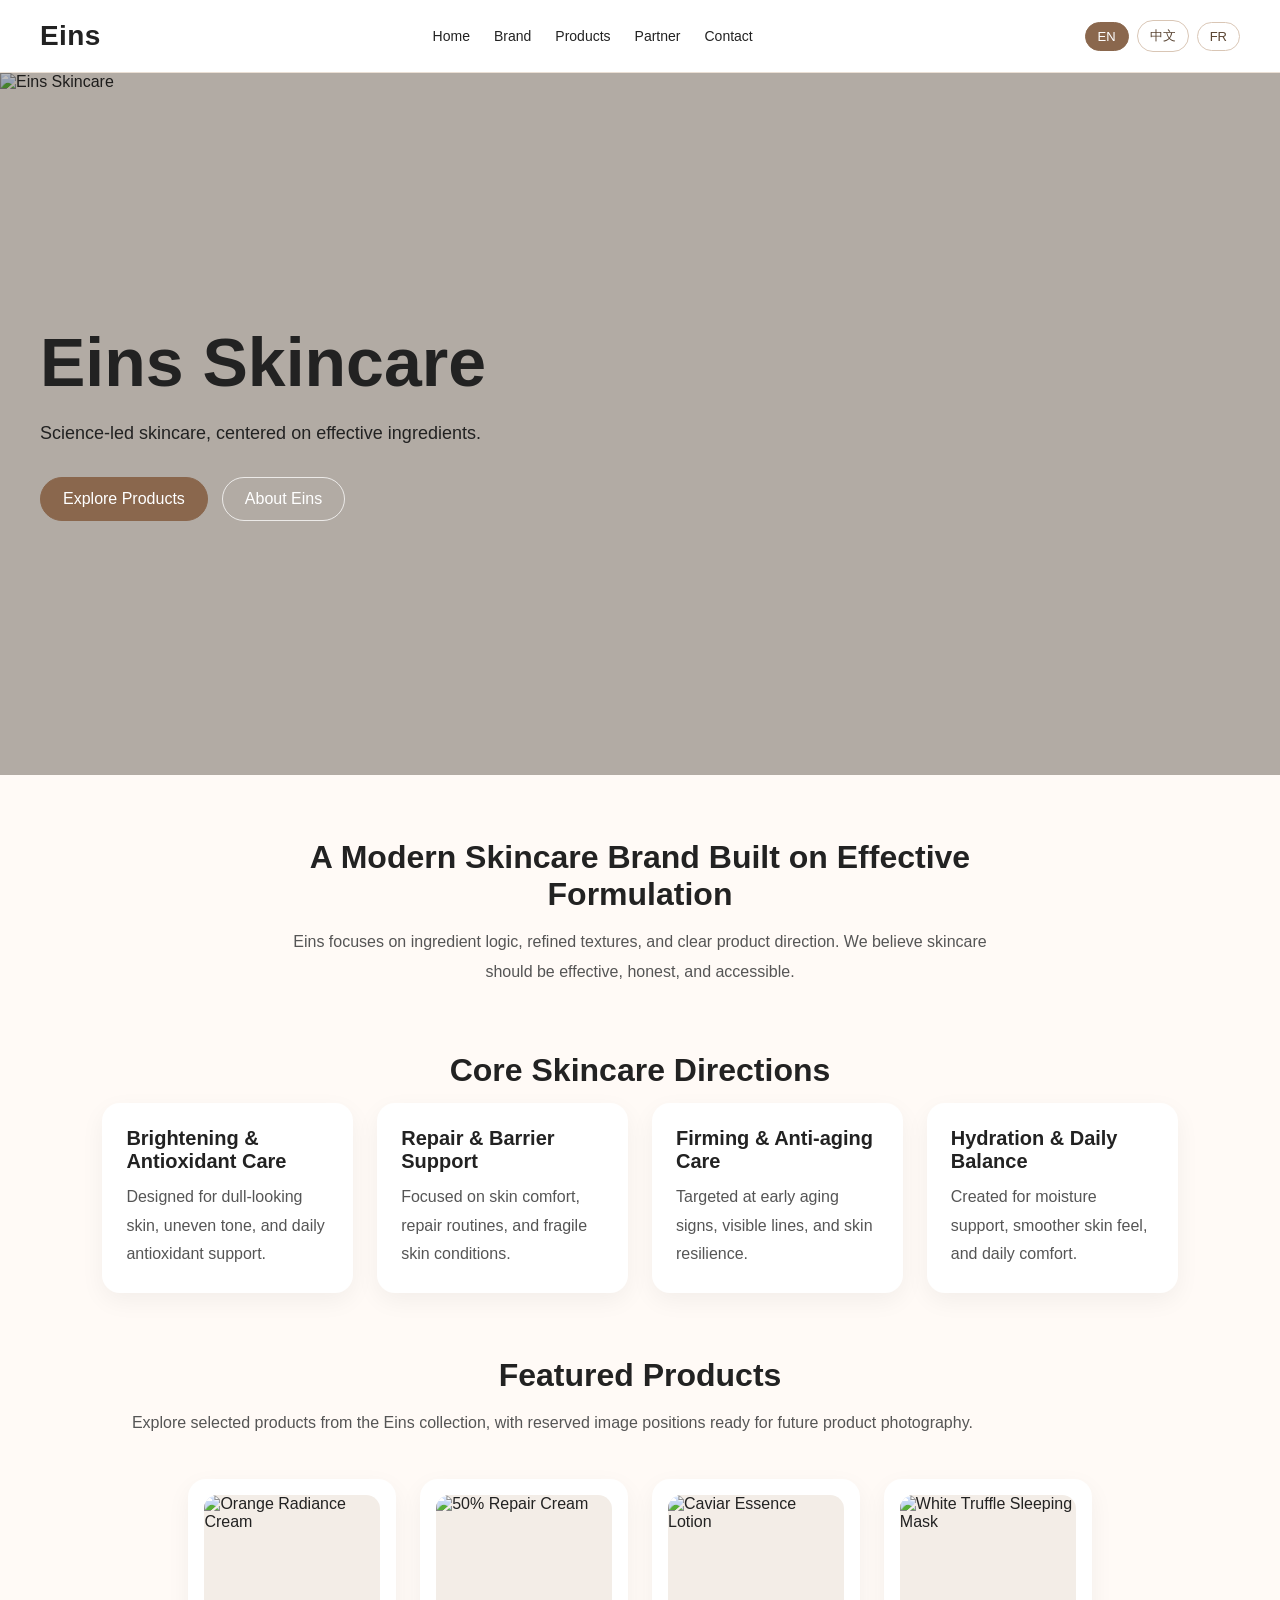
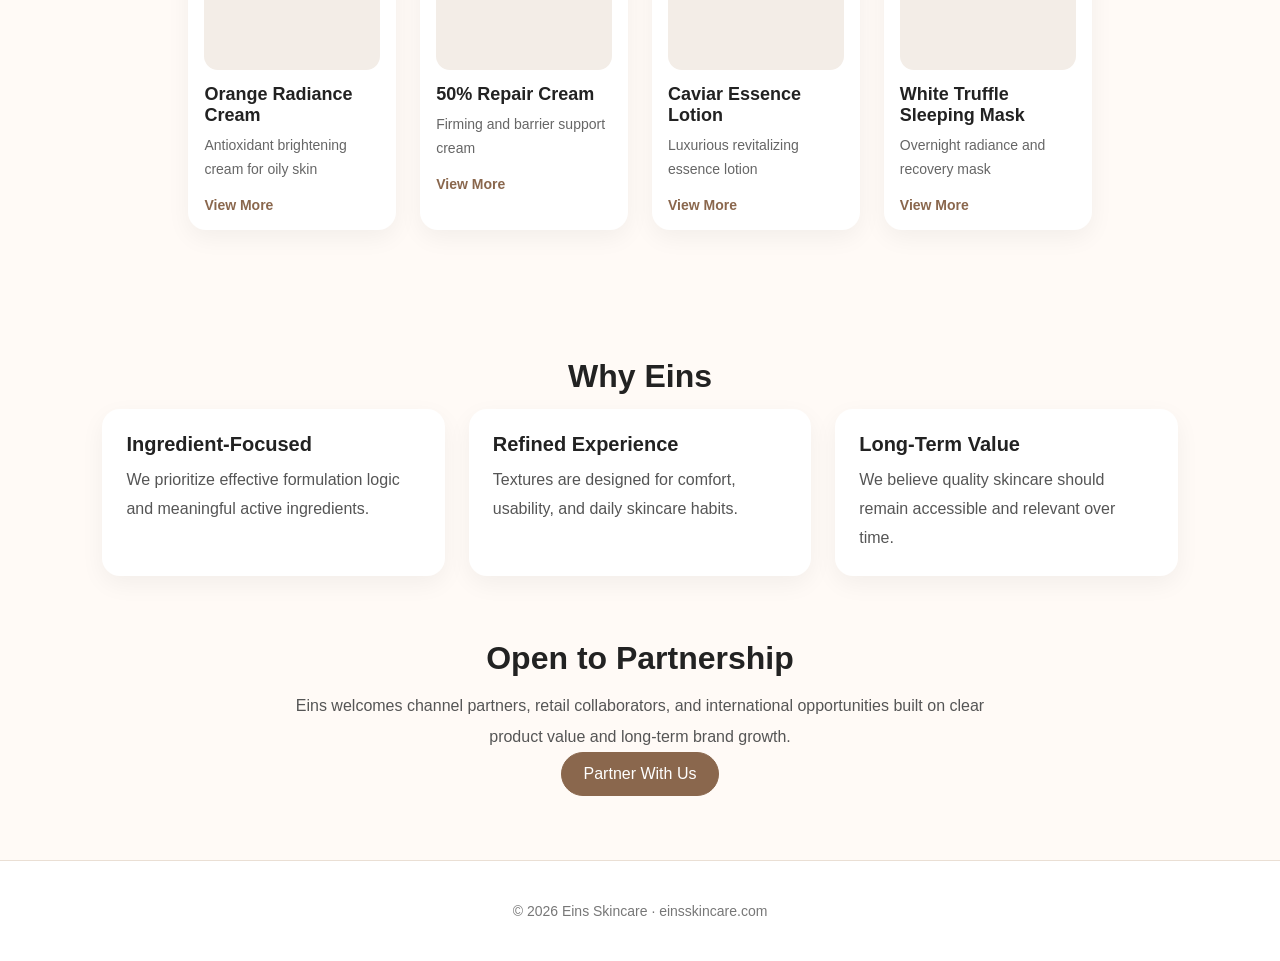
==== index.html @ 4ec36c59 "Update index.html" ====
<!DOCTYPE html>
<html lang="en">
<head>
  <meta charset="UTF-8">
  <meta name="viewport" content="width=device-width, initial-scale=1.0">
  <title>Eins Skincare</title>
  <meta name="description" content="Eins Skincare - Science-led skincare centered on effective ingredients.">
  <link rel="stylesheet" href="assets/css/style.css">
</head>
<body>
  <header class="site-header">
    <div class="logo-wrap">
      <a href="index.html" class="logo-text">Eins</a>
    </div>

    <nav>
      <a href="index.html" data-i18n="nav.home">Home</a>
      <a href="brand.html" data-i18n="nav.brand">Brand</a>
      <a href="products.html" data-i18n="nav.products">Products</a>
      <a href="partner.html" data-i18n="nav.partner">Partner</a>
      <a href="contact.html" data-i18n="nav.contact">Contact</a>
    </nav>

    <div class="lang-switch">
      <button onclick="setLanguage('en')">EN</button>
      <button onclick="setLanguage('zh')">中文</button>
      <button onclick="setLanguage('fr')">FR</button>
    </div>
  </header>

  <section class="hero has-image">
    <img src="assets/img/hero/home-hero.jpg" alt="Eins Skincare">
    <div class="hero-content">
      <h1 data-i18n="home.heroTitle">Eins Skincare</h1>
      <p data-i18n="home.heroSubtitle">Science-led skincare, centered on effective ingredients.</p>
      <div class="hero-actions">
        <a href="products.html" class="btn-primary" data-i18n="home.ctaProducts">Explore Products</a>
        <a href="brand.html" class="btn-secondary" data-i18n="home.ctaBrand">About Eins</a>
      </div>
    </div>
  </section>

  <section class="content-section narrow center">
    <h2 data-i18n="home.brandIntroTitle">A Modern Skincare Brand Built on Effective Formulation</h2>
    <p data-i18n="home.brandIntroText">
      Eins focuses on ingredient logic, refined textures, and clear product direction. We believe skincare should be effective, honest, and accessible.
    </p>
  </section>

  <section class="content-section">
    <h2 class="center" data-i18n="home.categoryTitle">Core Skincare Directions</h2>
    <div class="feature-grid">
      <div class="feature-card">
        <h3 data-i18n="home.category1Title">Brightening & Antioxidant Care</h3>
        <p data-i18n="home.category1Text">Designed for dull-looking skin, uneven tone, and daily antioxidant support.</p>
      </div>
      <div class="feature-card">
        <h3 data-i18n="home.category2Title">Repair & Barrier Support</h3>
        <p data-i18n="home.category2Text">Focused on skin comfort, repair routines, and fragile skin conditions.</p>
      </div>
      <div class="feature-card">
        <h3 data-i18n="home.category3Title">Firming & Anti-aging Care</h3>
        <p data-i18n="home.category3Text">Targeted at early aging signs, visible lines, and skin resilience.</p>
      </div>
      <div class="feature-card">
        <h3 data-i18n="home.category4Title">Hydration & Daily Balance</h3>
        <p data-i18n="home.category4Text">Created for moisture support, smoother skin feel, and daily comfort.</p>
      </div>
    </div>
  </section>

  <section class="content-section">
    <h2 class="center" data-i18n="home.featuredTitle">Featured Products</h2>
    <p class="center narrow" data-i18n="home.featuredText">
      Explore selected products from the Eins collection, with reserved image positions ready for future product photography.
    </p>

    <section class="products-grid">
      <div class="product-card">
        <img src="assets/img/products/orange-cream/cover.jpg" alt="Orange Radiance Cream">
        <h3 data-i18n="products.orangeCream.name">Orange Radiance Cream</h3>
        <p data-i18n="products.orangeCream.subtitle">Antioxidant brightening cream for oily skin</p>
        <a href="product-orange-cream.html" data-i18n="common.viewMore">View More</a>
      </div>

      <div class="product-card">
        <img src="assets/img/products/cream-50/cover.jpg" alt="50% Repair Cream">
        <h3 data-i18n="products.cream50.name">50% Repair Cream</h3>
        <p data-i18n="products.cream50.subtitle">Firming and barrier support cream</p>
        <a href="product-50-cream.html" data-i18n="common.viewMore">View More</a>
      </div>

      <div class="product-card">
        <img src="assets/img/products/essence-lotion/cover.jpg" alt="Caviar Essence Lotion">
        <h3 data-i18n="products.essenceLotion.name">Caviar Essence Lotion</h3>
        <p data-i18n="products.essenceLotion.subtitle">Luxurious revitalizing essence lotion</p>
        <a href="product-essence-lotion.html" data-i18n="common.viewMore">View More</a>
      </div>

      <div class="product-card">
        <img src="assets/img/products/white-truffle-mask/cover.jpg" alt="White Truffle Sleeping Mask">
        <h3 data-i18n="products.whiteTruffleMask.name">White Truffle Sleeping Mask</h3>
        <p data-i18n="products.whiteTruffleMask.subtitle">Overnight radiance and recovery mask</p>
        <a href="product-white-truffle-mask.html" data-i18n="common.viewMore">View More</a>
      </div>
    </section>
  </section>

  <section class="content-section">
    <h2 class="center" data-i18n="home.whyTitle">Why Eins</h2>
    <div class="info-grid">
      <div class="info-card">
        <h3 data-i18n="home.why1Title">Ingredient-Focused</h3>
        <p data-i18n="home.why1Text">We prioritize effective formulation logic and meaningful active ingredients.</p>
      </div>
      <div class="info-card">
        <h3 data-i18n="home.why2Title">Refined Experience</h3>
        <p data-i18n="home.why2Text">Textures are designed for comfort, usability, and daily skincare habits.</p>
      </div>
      <div class="info-card">
        <h3 data-i18n="home.why3Title">Long-Term Value</h3>
        <p data-i18n="home.why3Text">We believe quality skincare should remain accessible and relevant over time.</p>
      </div>
    </div>
  </section>

  <section class="content-section narrow center">
    <h2 data-i18n="home.partnerTitle">Open to Partnership</h2>
    <p data-i18n="home.partnerText">
      Eins welcomes channel partners, retail collaborators, and international opportunities built on clear product value and long-term brand growth.
    </p>
    <a href="partner.html" class="btn-primary" data-i18n="home.partnerButton">Partner With Us</a>
  </section>

  <footer class="site-footer">
    <p>© 2026 Eins Skincare · einsskincare.com</p>
  </footer>

  <script src="assets/js/lang.js"></script>
</body>
</html>
---- assets/css/style.css ----
/* =========================
   Eins Skincare - style.css
   ========================= */

* {
  box-sizing: border-box;
}

html {
  scroll-behavior: smooth;
}

body {
  margin: 0;
  font-family: Arial, Helvetica, sans-serif;
  color: #222;
  background: #fffaf6;
  -webkit-font-smoothing: antialiased;
  -moz-osx-font-smoothing: grayscale;
}

img {
  display: block;
  max-width: 100%;
}

a {
  color: inherit;
}

button,
input,
textarea {
  font: inherit;
}

/* =========================
   Layout Helpers
   ========================= */

.container {
  width: min(1200px, calc(100% - 40px));
  margin: 0 auto;
}

.narrow {
  max-width: 900px;
  margin: 0 auto;
}

.center {
  text-align: center;
}

/* =========================
   Header / Navigation
   ========================= */

.site-header {
  display: flex;
  justify-content: space-between;
  align-items: center;
  gap: 20px;
  padding: 20px 40px;
  border-bottom: 1px solid #eadfd4;
  background: rgba(255, 255, 255, 0.96);
  position: sticky;
  top: 0;
  z-index: 50;
  backdrop-filter: blur(8px);
}

.logo-wrap {
  display: flex;
  align-items: center;
  gap: 12px;
}

.logo-text {
  text-decoration: none;
  color: #222;
  font-size: 28px;
  font-weight: 600;
  letter-spacing: 0.4px;
}

.site-header nav {
  display: flex;
  align-items: center;
  gap: 24px;
  flex-wrap: wrap;
}

.site-header nav a {
  text-decoration: none;
  color: #222;
  font-size: 14px;
  transition: opacity 0.2s ease;
}

.site-header nav a:hover {
  opacity: 0.7;
}

.lang-switch {
  display: flex;
  gap: 8px;
  align-items: center;
}

.lang-switch button {
  border: 1px solid #d9c6b5;
  background: transparent;
  border-radius: 999px;
  padding: 6px 12px;
  cursor: pointer;
  font-size: 13px;
  color: #5b4634;
  transition: all 0.2s ease;
}

.lang-switch button:hover {
  background: #f5ede6;
}

.lang-switch button.active {
  background: #8a674d;
  color: #fff;
  border-color: #8a674d;
}

/* =========================
   Hero Sections
   ========================= */

.hero,
.page-hero {
  position: relative;
  overflow: hidden;
}

.hero {
  min-height: 78vh;
  display: flex;
  align-items: center;
  background: #f4ece5;
}

.hero img,
.page-hero img {
  width: 100%;
  height: 100%;
  object-fit: cover;
  background: #efe7df;
}

.hero.has-image img,
.page-hero img {
  position: absolute;
  inset: 0;
}

.hero-overlay,
.page-hero-overlay {
  position: relative;
  z-index: 2;
  color: #fff;
}

.hero.has-image::after,
.page-hero::after {
  content: "";
  position: absolute;
  inset: 0;
  background: rgba(20, 16, 12, 0.28);
  z-index: 1;
}

.hero-content {
  width: min(1200px, calc(100% - 40px));
  margin: 0 auto;
  padding: 100px 0;
  position: relative;
  z-index: 2;
}

.hero-content h1 {
  font-size: clamp(40px, 6vw, 68px);
  line-height: 1.05;
  margin: 0 0 18px;
  max-width: 760px;
}

.hero-content p {
  max-width: 700px;
  font-size: 18px;
  line-height: 1.8;
  margin: 0 0 28px;
}

.hero-actions {
  display: flex;
  gap: 14px;
  flex-wrap: wrap;
}

.page-hero {
  height: 420px;
}

.page-hero-overlay {
  position: absolute;
  inset: 0;
  display: flex;
  flex-direction: column;
  justify-content: center;
  padding: 0 8%;
}

.page-hero-overlay h1 {
  font-size: 48px;
  margin: 0 0 12px;
}

.page-hero-overlay p {
  max-width: 720px;
  font-size: 18px;
  line-height: 1.8;
  margin: 0;
}

/* =========================
   Buttons
   ========================= */

.btn-primary,
.btn-secondary {
  display: inline-block;
  text-decoration: none;
  border-radius: 999px;
  padding: 12px 22px;
  transition: all 0.2s ease;
  cursor: pointer;
}

.btn-primary {
  background: #8a674d;
  color: #fff;
  border: 1px solid #8a674d;
}

.btn-primary:hover {
  background: #765741;
  border-color: #765741;
}

.btn-secondary {
  background: transparent;
  color: #fff;
  border: 1px solid rgba(255, 255, 255, 0.75);
}

.btn-secondary:hover {
  background: rgba(255, 255, 255, 0.12);
}

/* =========================
   Content Sections
   ========================= */

.section-intro,
.content-section {
  padding: 64px 8%;
}

.section-intro h2,
.content-section h2 {
  font-size: 32px;
  margin: 0 0 14px;
  color: #222;
}

.section-intro p,
.content-section p {
  font-size: 16px;
  line-height: 1.9;
  color: #555;
  margin: 0;
}

.content-section + .content-section {
  padding-top: 0;
}

.two-col {
  display: grid;
  grid-template-columns: 1fr 1fr;
  gap: 40px;
}

/* =========================
   Cards / Features
   ========================= */

.feature-grid {
  display: grid;
  grid-template-columns: repeat(4, 1fr);
  gap: 24px;
}

.feature-card,
.info-card,
.product-card {
  background: #fff;
  border-radius: 18px;
  padding: 24px;
  box-shadow: 0 8px 24px rgba(0, 0, 0, 0.05);
}

.feature-card h3,
.info-card h3 {
  margin: 0 0 10px;
  font-size: 20px;
}

.feature-card p,
.info-card p {
  margin: 0;
  color: #555;
  line-height: 1.8;
}

.info-grid {
  display: grid;
  grid-template-columns: repeat(3, 1fr);
  gap: 24px;
}

/* =========================
   Products Grid
   ========================= */

.products-grid {
  display: grid;
  grid-template-columns: repeat(4, 1fr);
  gap: 24px;
  padding: 40px 8% 64px;
}

.product-card {
  padding: 16px;
}

.product-card img {
  width: 100%;
  border-radius: 14px;
  aspect-ratio: 1 / 1;
  object-fit: cover;
  background: #f3ede7;
}

.product-card h3 {
  margin: 14px 0 8px;
  font-size: 18px;
  color: #222;
}

.product-card p {
  margin: 0 0 14px;
  color: #666;
  font-size: 14px;
  line-height: 1.7;
}

.product-card a {
  text-decoration: none;
  font-size: 14px;
  color: #8a674d;
  font-weight: 600;
}

.product-card a:hover {
  text-decoration: underline;
}

/* =========================
   Product Detail Page
   ========================= */

.product-page {
  padding: 40px 8%;
}

.product-hero {
  display: grid;
  grid-template-columns: 1.1fr 1fr;
  gap: 40px;
  align-items: start;
}

.product-gallery .main-image {
  width: 100%;
  border-radius: 20px;
  object-fit: cover;
  background: #f3ede7;
  aspect-ratio: 1 / 1;
}

.thumbs {
  display: grid;
  grid-template-columns: repeat(4, 1fr);
  gap: 12px;
  margin-top: 12px;
}

.thumbs img {
  width: 100%;
  border-radius: 12px;
  object-fit: cover;
  background: #f3ede7;
  aspect-ratio: 1 / 1;
}

.product-info h1 {
  margin: 0 0 8px;
  font-size: 36px;
  line-height: 1.2;
}

.product-info .subtitle {
  margin: 0 0 18px;
  font-size: 18px;
  color: #8a674d;
  line-height: 1.7;
}

.product-info > p {
  margin: 0 0 18px;
  font-size: 16px;
  line-height: 1.8;
  color: #555;
}

.product-meta h3 {
  margin: 24px 0 8px;
  font-size: 16px;
}

.product-meta p,
.product-meta li {
  font-size: 15px;
  line-height: 1.8;
  color: #555;
}

.product-meta ul {
  margin: 0;
  padding-left: 20px;
}

/* =========================
   Lists
   ========================= */

.clean-list {
  padding-left: 18px;
  color: #555;
  line-height: 2;
  margin: 0;
}

/* =========================
   Contact Form
   ========================= */

.contact-form {
  display: grid;
  gap: 14px;
}

.contact-form input,
.contact-form textarea {
  width: 100%;
  border: 1px solid #ddcfc2;
  border-radius: 12px;
  padding: 14px 16px;
  font-size: 15px;
  background: #fff;
  color: #222;
}

.contact-form input:focus,
.contact-form textarea:focus {
  outline: none;
  border-color: #b48d70;
  box-shadow: 0 0 0 3px rgba(180, 141, 112, 0.12);
}

/* =========================
   Footer
   ========================= */

.site-footer {
  text-align: center;
  padding: 28px 20px;
  border-top: 1px solid #eadfd4;
  color: #777;
  font-size: 14px;
  background: #fff;
}

/* =========================
   Home Page Optional Blocks
   ========================= */

.home-section-grid {
  display: grid;
  grid-template-columns: repeat(2, 1fr);
  gap: 28px;
}

.home-highlight-card {
  background: #fff;
  border-radius: 20px;
  padding: 28px;
  box-shadow: 0 8px 24px rgba(0, 0, 0, 0.05);
}

.home-highlight-card h3 {
  margin: 0 0 12px;
  font-size: 24px;
}

.home-highlight-card p {
  margin: 0;
  line-height: 1.8;
  color: #555;
}

/* =========================
   Responsive
   ========================= */

@media (max-width: 1200px) {
  .products-grid {
    grid-template-columns: repeat(3, 1fr);
  }

  .feature-grid {
    grid-template-columns: repeat(2, 1fr);
  }

  .info-grid {
    grid-template-columns: repeat(2, 1fr);
  }
}

@media (max-width: 1024px) {
  .site-header {
    padding: 18px 24px;
  }

  .two-col {
    grid-template-columns: 1fr;
  }

  .product-hero {
    grid-template-columns: 1fr;
  }

  .page-hero-overlay h1 {
    font-size: 38px;
  }

  .hero-content {
    padding: 84px 0;
  }
}

@media (max-width: 768px) {
  .site-header {
    flex-direction: column;
    align-items: center;
    gap: 14px;
  }

  .site-header nav {
    justify-content: center;
    gap: 14px 18px;
  }

  .products-grid {
    grid-template-columns: repeat(2, 1fr);
    padding: 24px 20px 48px;
  }

  .section-intro,
  .content-section,
  .product-page {
    padding-left: 20px;
    padding-right: 20px;
  }

  .feature-grid,
  .info-grid,
  .home-section-grid {
    grid-template-columns: 1fr;
  }

  .hero-content h1 {
    font-size: 40px;
  }

  .hero-content p,
  .page-hero-overlay p {
    font-size: 16px;
  }
}

@media (max-width: 640px) {
  .page-hero {
    height: 320px;
  }

  .page-hero-overlay h1 {
    font-size: 30px;
  }

  .hero {
    min-height: 68vh;
  }

  .hero-content {
    width: calc(100% - 40px);
    padding: 72px 0;
  }

  .hero-content h1 {
    font-size: 34px;
  }

  .products-grid {
    grid-template-columns: 1fr;
  }

  .product-info h1 {
    font-size: 28px;
  }

  .thumbs {
    grid-template-columns: repeat(2, 1fr);
  }
}
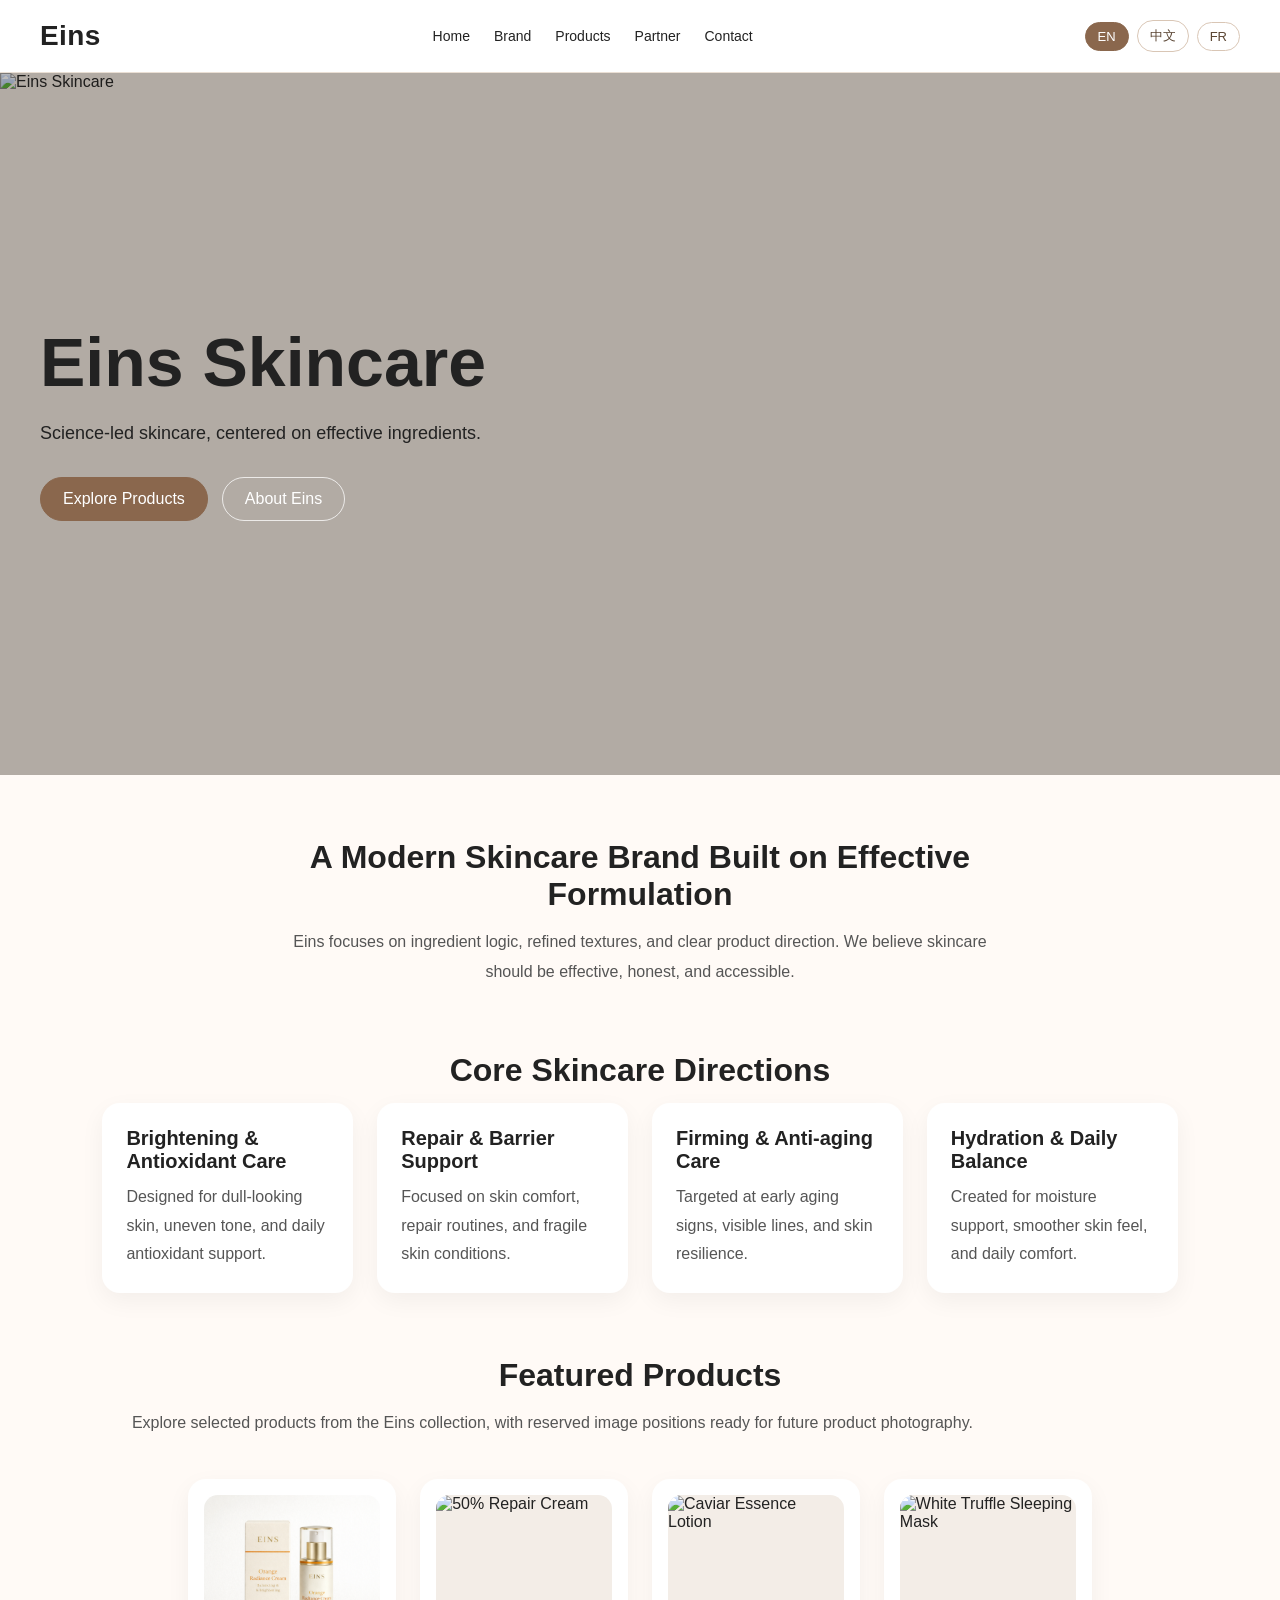
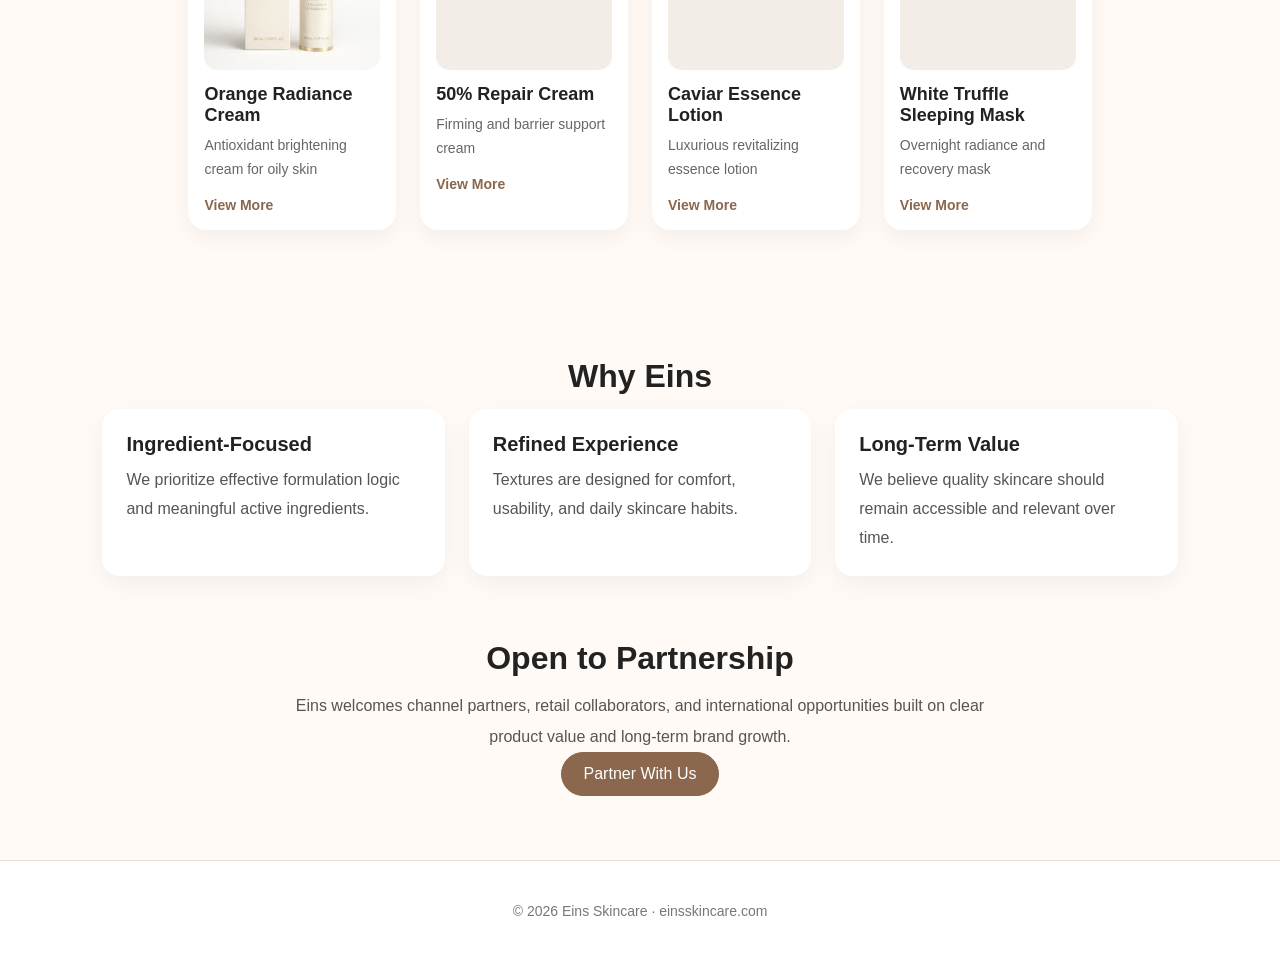
==== commit 08f9aaf6: "Update index.html" ====
--- a/index.html
+++ b/index.html
@@ -77,7 +77,7 @@
 
     <section class="products-grid">
       <div class="product-card">
-        <img src="assets/img/products/orange-cream/cover.jpg" alt="Orange Radiance Cream">
+        <img src="assets/img/products/orange-cream/product-cover.png" alt="Orange Radiance Cream">
         <h3 data-i18n="products.orangeCream.name">Orange Radiance Cream</h3>
         <p data-i18n="products.orangeCream.subtitle">Antioxidant brightening cream for oily skin</p>
         <a href="product-orange-cream.html" data-i18n="common.viewMore">View More</a>
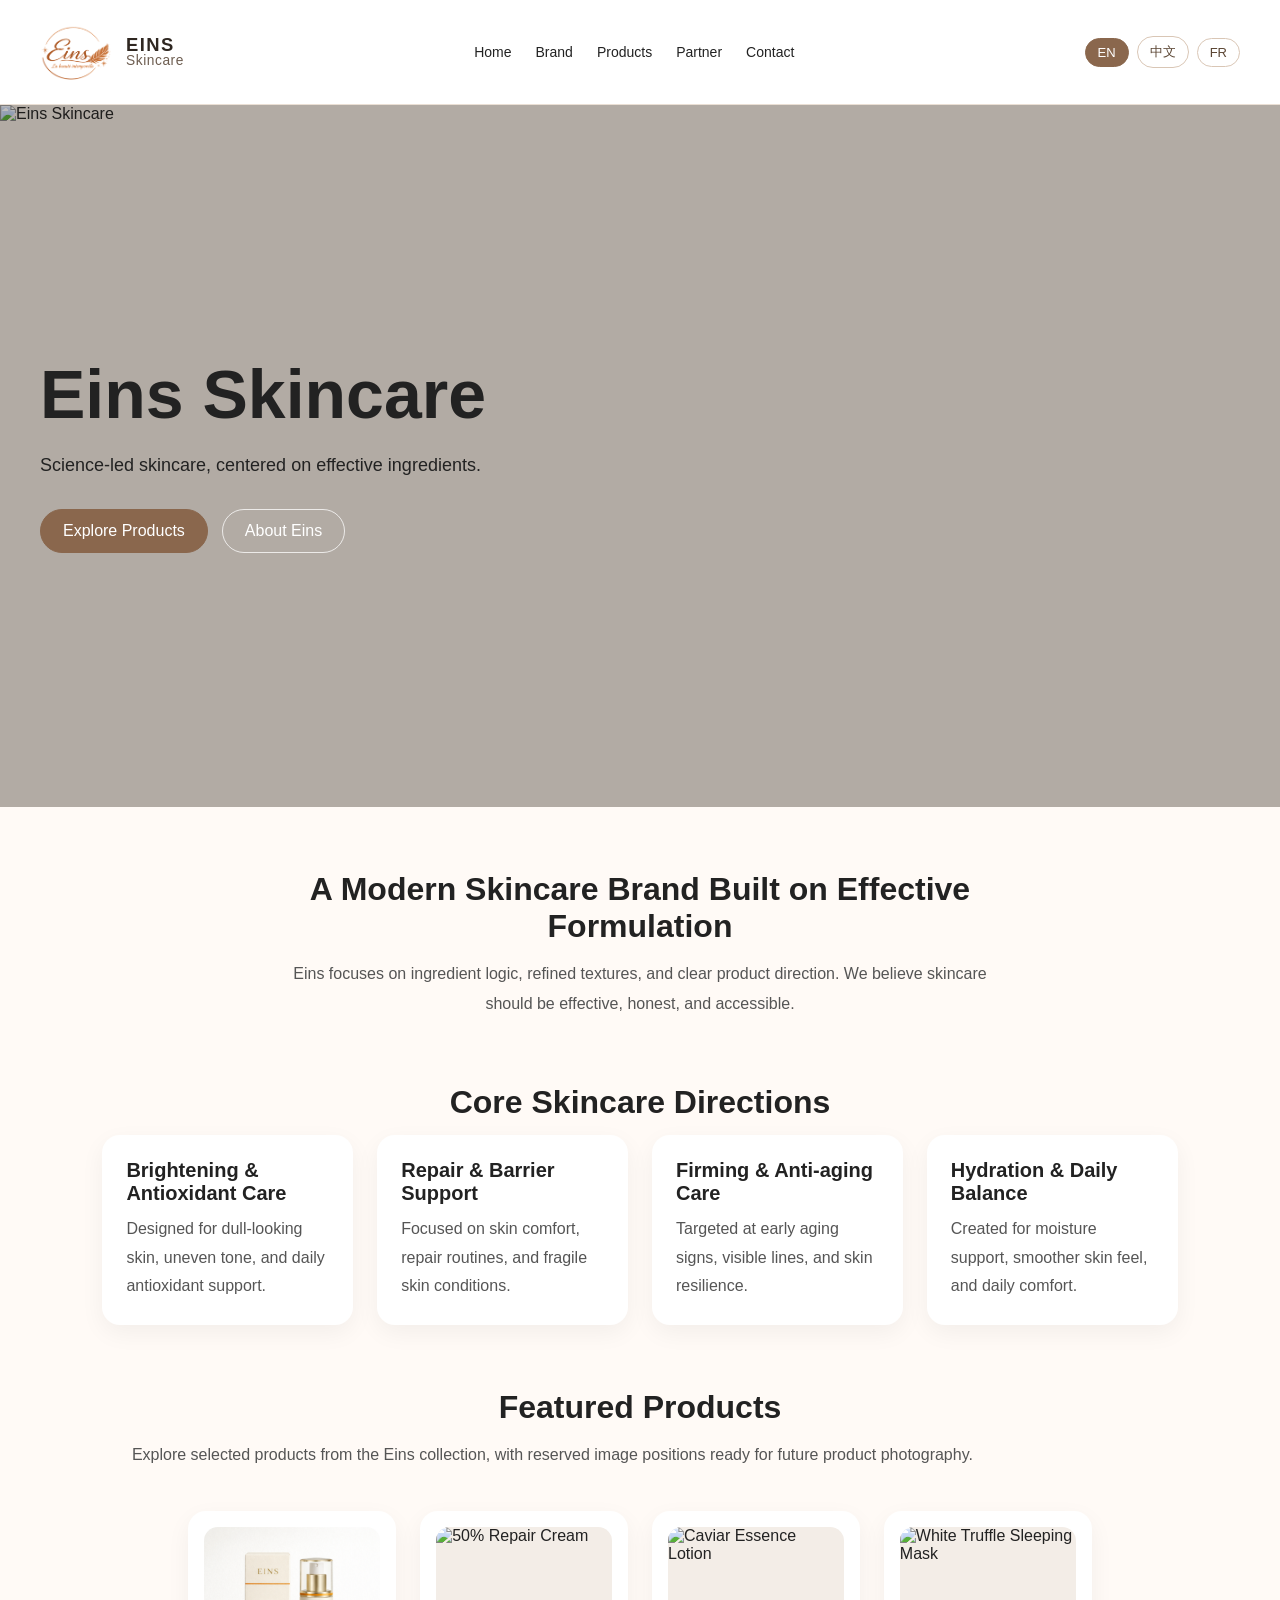
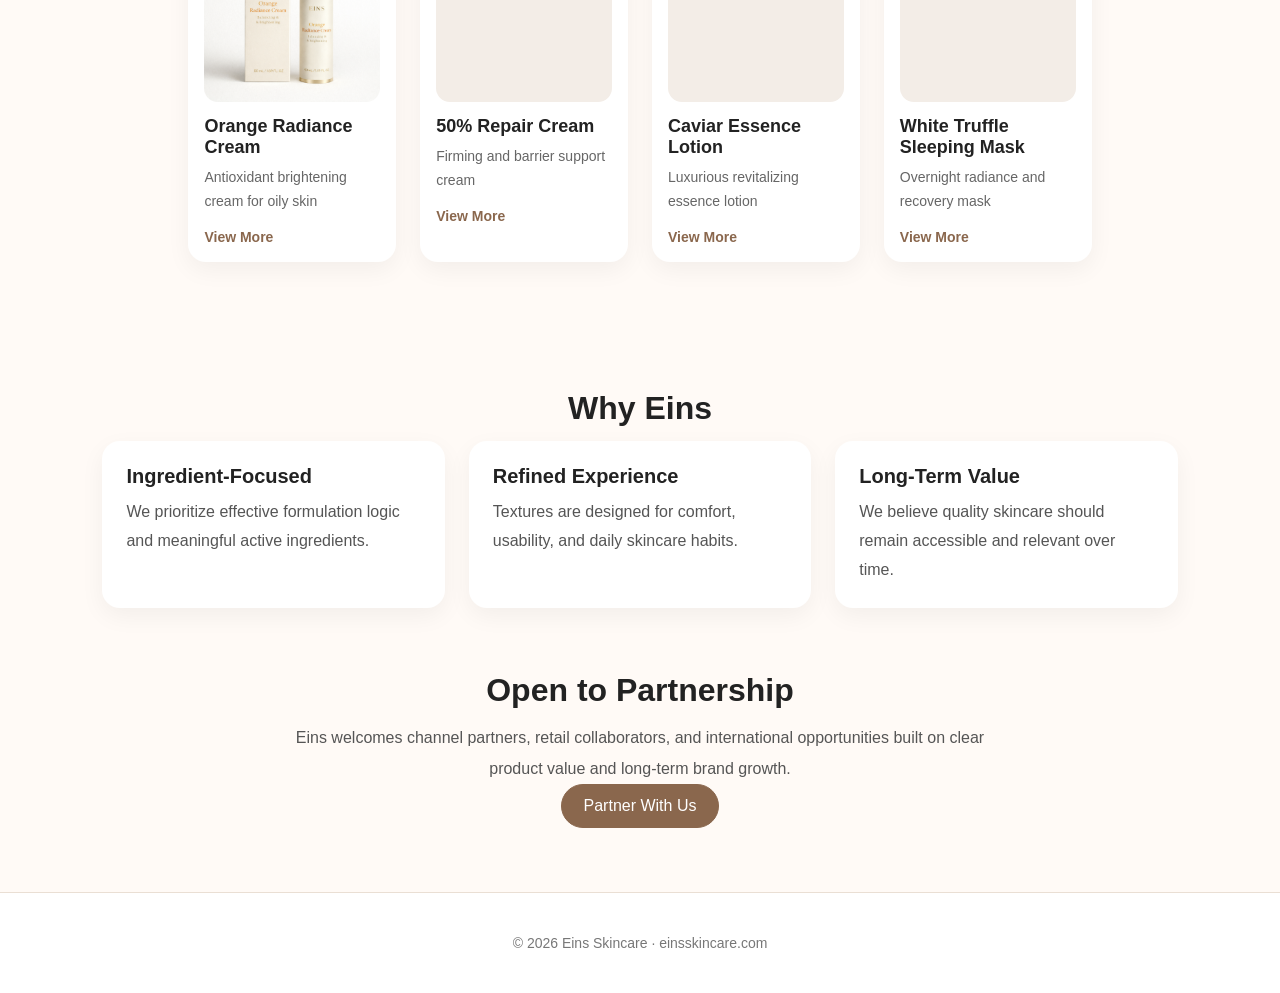
==== commit a6350b1d: "Update index.html" ====
--- a/index.html
+++ b/index.html
@@ -6,11 +6,65 @@
   <title>Eins Skincare</title>
   <meta name="description" content="Eins Skincare - Science-led skincare centered on effective ingredients.">
   <link rel="stylesheet" href="assets/css/style.css">
+  <style>
+    .site-header {
+      display: flex;
+      align-items: center;
+      justify-content: space-between;
+      gap: 24px;
+      padding: 16px 40px;
+    }
+    .brand-logo {
+      display: inline-flex;
+      align-items: center;
+      gap: 14px;
+      text-decoration: none;
+      color: inherit;
+      flex-shrink: 0;
+    }
+    .brand-logo img {
+      height: 72px;
+      width: auto;
+      display: block;
+      object-fit: contain;
+    }
+    .brand-logo-text {
+      display: flex;
+      flex-direction: column;
+      line-height: 1.05;
+    }
+    .brand-logo-text strong {
+      font-size: 1.15rem;
+      letter-spacing: 0.08em;
+      color: #2f2721;
+    }
+    .brand-logo-text span {
+      font-size: 0.86rem;
+      letter-spacing: 0.04em;
+      color: #6d5d50;
+    }
+    @media (max-width: 900px) {
+      .site-header {
+        flex-direction: column;
+        align-items: center;
+        padding: 16px 20px;
+      }
+      .brand-logo img {
+        height: 64px;
+      }
+    }
+  </style>
 </head>
 <body>
   <header class="site-header">
     <div class="logo-wrap">
-      <a href="index.html" class="logo-text">Eins</a>
+      <a href="index.html" class="brand-logo" aria-label="Eins Home">
+        <img src="assets/img/logo/logo.png" alt="Eins logo">
+        <div class="brand-logo-text">
+          <strong>EINS</strong>
+          <span>Skincare</span>
+        </div>
+      </a>
     </div>
 
     <nav>
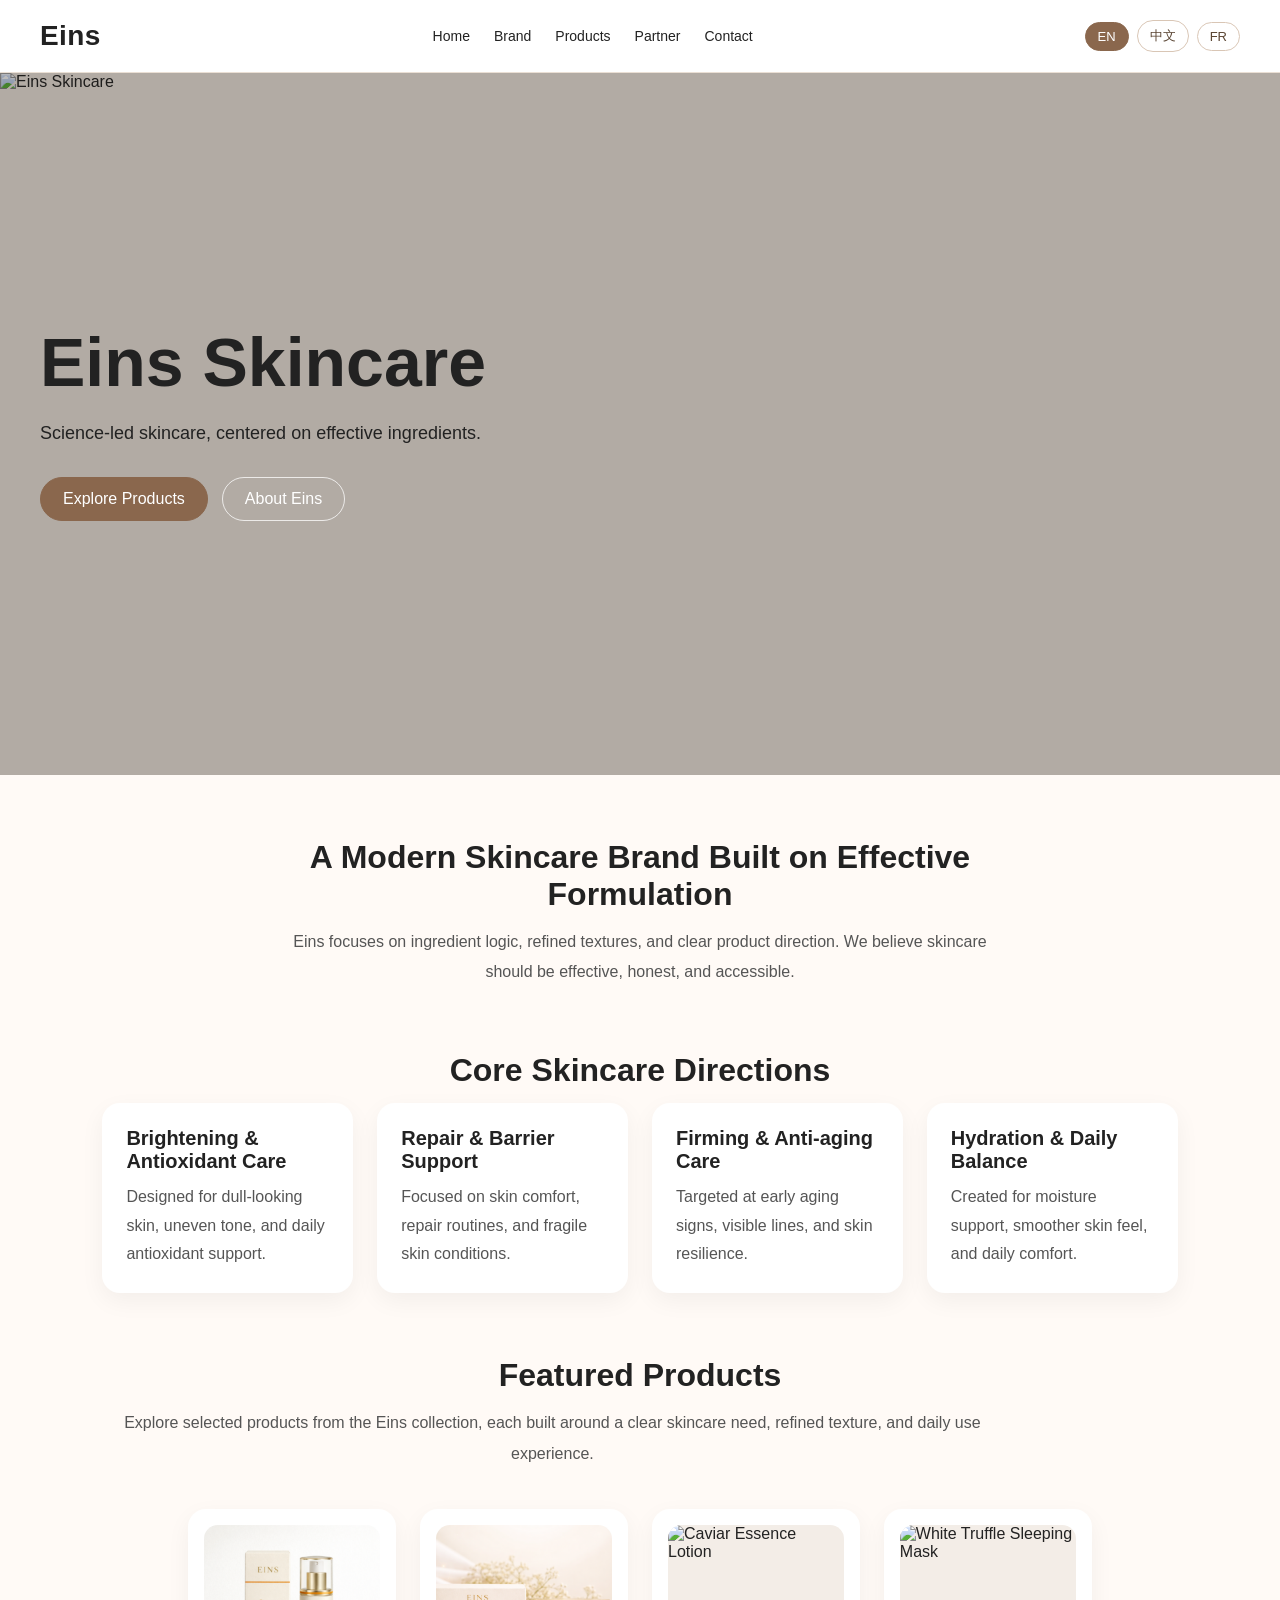
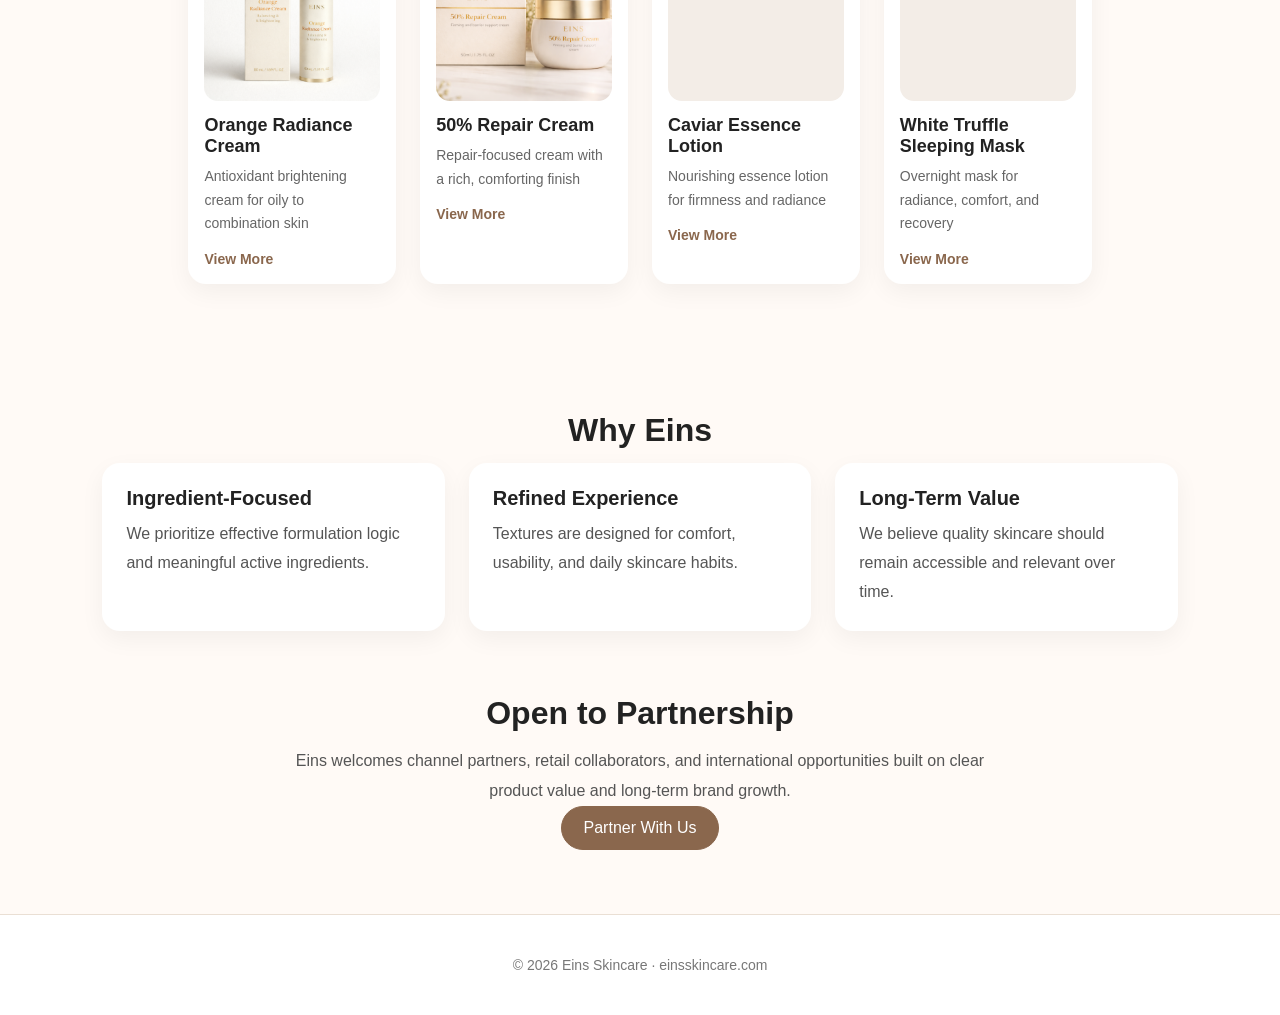
==== commit 5b9fd25a: "Add files via upload" ====
--- a/index.html
+++ b/index.html
@@ -6,65 +6,11 @@
   <title>Eins Skincare</title>
   <meta name="description" content="Eins Skincare - Science-led skincare centered on effective ingredients.">
   <link rel="stylesheet" href="assets/css/style.css">
-  <style>
-    .site-header {
-      display: flex;
-      align-items: center;
-      justify-content: space-between;
-      gap: 24px;
-      padding: 16px 40px;
-    }
-    .brand-logo {
-      display: inline-flex;
-      align-items: center;
-      gap: 14px;
-      text-decoration: none;
-      color: inherit;
-      flex-shrink: 0;
-    }
-    .brand-logo img {
-      height: 72px;
-      width: auto;
-      display: block;
-      object-fit: contain;
-    }
-    .brand-logo-text {
-      display: flex;
-      flex-direction: column;
-      line-height: 1.05;
-    }
-    .brand-logo-text strong {
-      font-size: 1.15rem;
-      letter-spacing: 0.08em;
-      color: #2f2721;
-    }
-    .brand-logo-text span {
-      font-size: 0.86rem;
-      letter-spacing: 0.04em;
-      color: #6d5d50;
-    }
-    @media (max-width: 900px) {
-      .site-header {
-        flex-direction: column;
-        align-items: center;
-        padding: 16px 20px;
-      }
-      .brand-logo img {
-        height: 64px;
-      }
-    }
-  </style>
 </head>
 <body>
   <header class="site-header">
     <div class="logo-wrap">
-      <a href="index.html" class="brand-logo" aria-label="Eins Home">
-        <img src="assets/img/logo/logo.png" alt="Eins logo">
-        <div class="brand-logo-text">
-          <strong>EINS</strong>
-          <span>Skincare</span>
-        </div>
-      </a>
+      <a href="index.html" class="logo-text">Eins</a>
     </div>
 
     <nav>
@@ -125,37 +71,37 @@
 
   <section class="content-section">
     <h2 class="center" data-i18n="home.featuredTitle">Featured Products</h2>
-    <p class="center narrow" data-i18n="home.featuredText">
-      Explore selected products from the Eins collection, with reserved image positions ready for future product photography.
+    <p class="center narrow" id="homeFeaturedText">
+      Explore selected products from the Eins collection, each built around a clear skincare need, refined texture, and daily use experience.
     </p>
 
     <section class="products-grid">
       <div class="product-card">
         <img src="assets/img/products/orange-cream/product-cover.png" alt="Orange Radiance Cream">
-        <h3 data-i18n="products.orangeCream.name">Orange Radiance Cream</h3>
-        <p data-i18n="products.orangeCream.subtitle">Antioxidant brightening cream for oily skin</p>
-        <a href="product-orange-cream.html" data-i18n="common.viewMore">View More</a>
-      </div>
-
-      <div class="product-card">
-        <img src="assets/img/products/cream-50/cover.jpg" alt="50% Repair Cream">
-        <h3 data-i18n="products.cream50.name">50% Repair Cream</h3>
-        <p data-i18n="products.cream50.subtitle">Firming and barrier support cream</p>
-        <a href="product-50-cream.html" data-i18n="common.viewMore">View More</a>
+        <h3 id="home-orange-name">Orange Radiance Cream</h3>
+        <p id="home-orange-subtitle">Antioxidant brightening cream for oily to combination skin</p>
+        <a href="product-orange-cream.html" id="home-view-1">View More</a>
+      </div>
+
+      <div class="product-card">
+        <img src="assets/img/products/cream-50/product-cover.png" alt="50% Repair Cream">
+        <h3 id="home-repair-name">50% Repair Cream</h3>
+        <p id="home-repair-subtitle">Repair-focused cream with a rich, comforting finish</p>
+        <a href="product-50-cream.html" id="home-view-2">View More</a>
       </div>
 
       <div class="product-card">
         <img src="assets/img/products/essence-lotion/cover.jpg" alt="Caviar Essence Lotion">
-        <h3 data-i18n="products.essenceLotion.name">Caviar Essence Lotion</h3>
-        <p data-i18n="products.essenceLotion.subtitle">Luxurious revitalizing essence lotion</p>
-        <a href="product-essence-lotion.html" data-i18n="common.viewMore">View More</a>
+        <h3 id="home-essence-name">Caviar Essence Lotion</h3>
+        <p id="home-essence-subtitle">Nourishing essence lotion for firmness and radiance</p>
+        <a href="product-essence-lotion.html" id="home-view-3">View More</a>
       </div>
 
       <div class="product-card">
         <img src="assets/img/products/white-truffle-mask/cover.jpg" alt="White Truffle Sleeping Mask">
-        <h3 data-i18n="products.whiteTruffleMask.name">White Truffle Sleeping Mask</h3>
-        <p data-i18n="products.whiteTruffleMask.subtitle">Overnight radiance and recovery mask</p>
-        <a href="product-white-truffle-mask.html" data-i18n="common.viewMore">View More</a>
+        <h3 id="home-truffle-name">White Truffle Sleeping Mask</h3>
+        <p id="home-truffle-subtitle">Overnight mask for radiance, comfort, and recovery</p>
+        <a href="product-white-truffle-mask.html" id="home-view-4">View More</a>
       </div>
     </section>
   </section>
@@ -191,5 +137,68 @@
   </footer>
 
   <script src="assets/js/lang.js"></script>
+  <script>
+    (function () {
+      const copy = {
+        en: {
+          homeFeaturedText: "Explore selected products from the Eins collection, each built around a clear skincare need, refined texture, and daily use experience.",
+          "home-orange-name": "Orange Radiance Cream",
+          "home-orange-subtitle": "Antioxidant brightening cream for oily to combination skin",
+          "home-repair-name": "50% Repair Cream",
+          "home-repair-subtitle": "Repair-focused cream with a rich, comforting finish",
+          "home-essence-name": "Caviar Essence Lotion",
+          "home-essence-subtitle": "Nourishing essence lotion for firmness and radiance",
+          "home-truffle-name": "White Truffle Sleeping Mask",
+          "home-truffle-subtitle": "Overnight mask for radiance, comfort, and recovery"
+        },
+        zh: {
+          homeFeaturedText: "精选单品已按最新文档口径更新为正式产品名称与介绍，不再使用“预留”“后续补充”等占位表达。",
+          "home-orange-name": "橘灿面霜",
+          "home-orange-subtitle": "适合油皮与混油皮的抗氧提亮面霜",
+          "home-repair-name": "50% 面霜",
+          "home-repair-subtitle": "强调修护、柔润与屏障支持的丰润面霜",
+          "home-essence-name": "精华露",
+          "home-essence-subtitle": "兼顾紧致、焕活与柔润肤感的精华露",
+          "home-truffle-name": "白松露睡眠面膜",
+          "home-truffle-subtitle": "面向夜间修护、焕亮与保湿护理的睡眠面膜"
+        },
+        fr: {
+          homeFeaturedText: "Une sélection de produits présentés avec leurs noms et descriptions mis à jour, sans texte provisoire ni mention de réserve.",
+          "home-orange-name": "Crème Orange Éclat",
+          "home-orange-subtitle": "Crème antioxydante illuminateur pour peaux mixtes à grasses",
+          "home-repair-name": "Crème Réparatrice 50%",
+          "home-repair-subtitle": "Crème orientée réparation avec un fini riche et réconfortant",
+          "home-essence-name": "Lotion Essence Caviar",
+          "home-essence-subtitle": "Lotion essence nourrissante pour fermeté et éclat",
+          "home-truffle-name": "Masque de Nuit à la Truffe Blanche",
+          "home-truffle-subtitle": "Masque de nuit pour éclat, confort et récupération"
+        }
+      };
+
+      function getLang() {
+        return localStorage.getItem("language") || document.documentElement.lang || "en";
+      }
+
+      function applyCopy() {
+        const lang = copy[getLang()] ? getLang() : "en";
+        Object.entries(copy[lang]).forEach(([id, value]) => {
+          const el = document.getElementById(id);
+          if (el) el.textContent = value;
+        });
+      }
+
+      const originalSetLanguage = window.setLanguage;
+      if (typeof originalSetLanguage === "function") {
+        window.setLanguage = function (lang) {
+          originalSetLanguage(lang);
+          setTimeout(applyCopy, 0);
+        };
+      }
+
+      document.addEventListener("DOMContentLoaded", function () {
+        setTimeout(applyCopy, 0);
+      });
+    })();
+  </script>
 </body>
 </html>
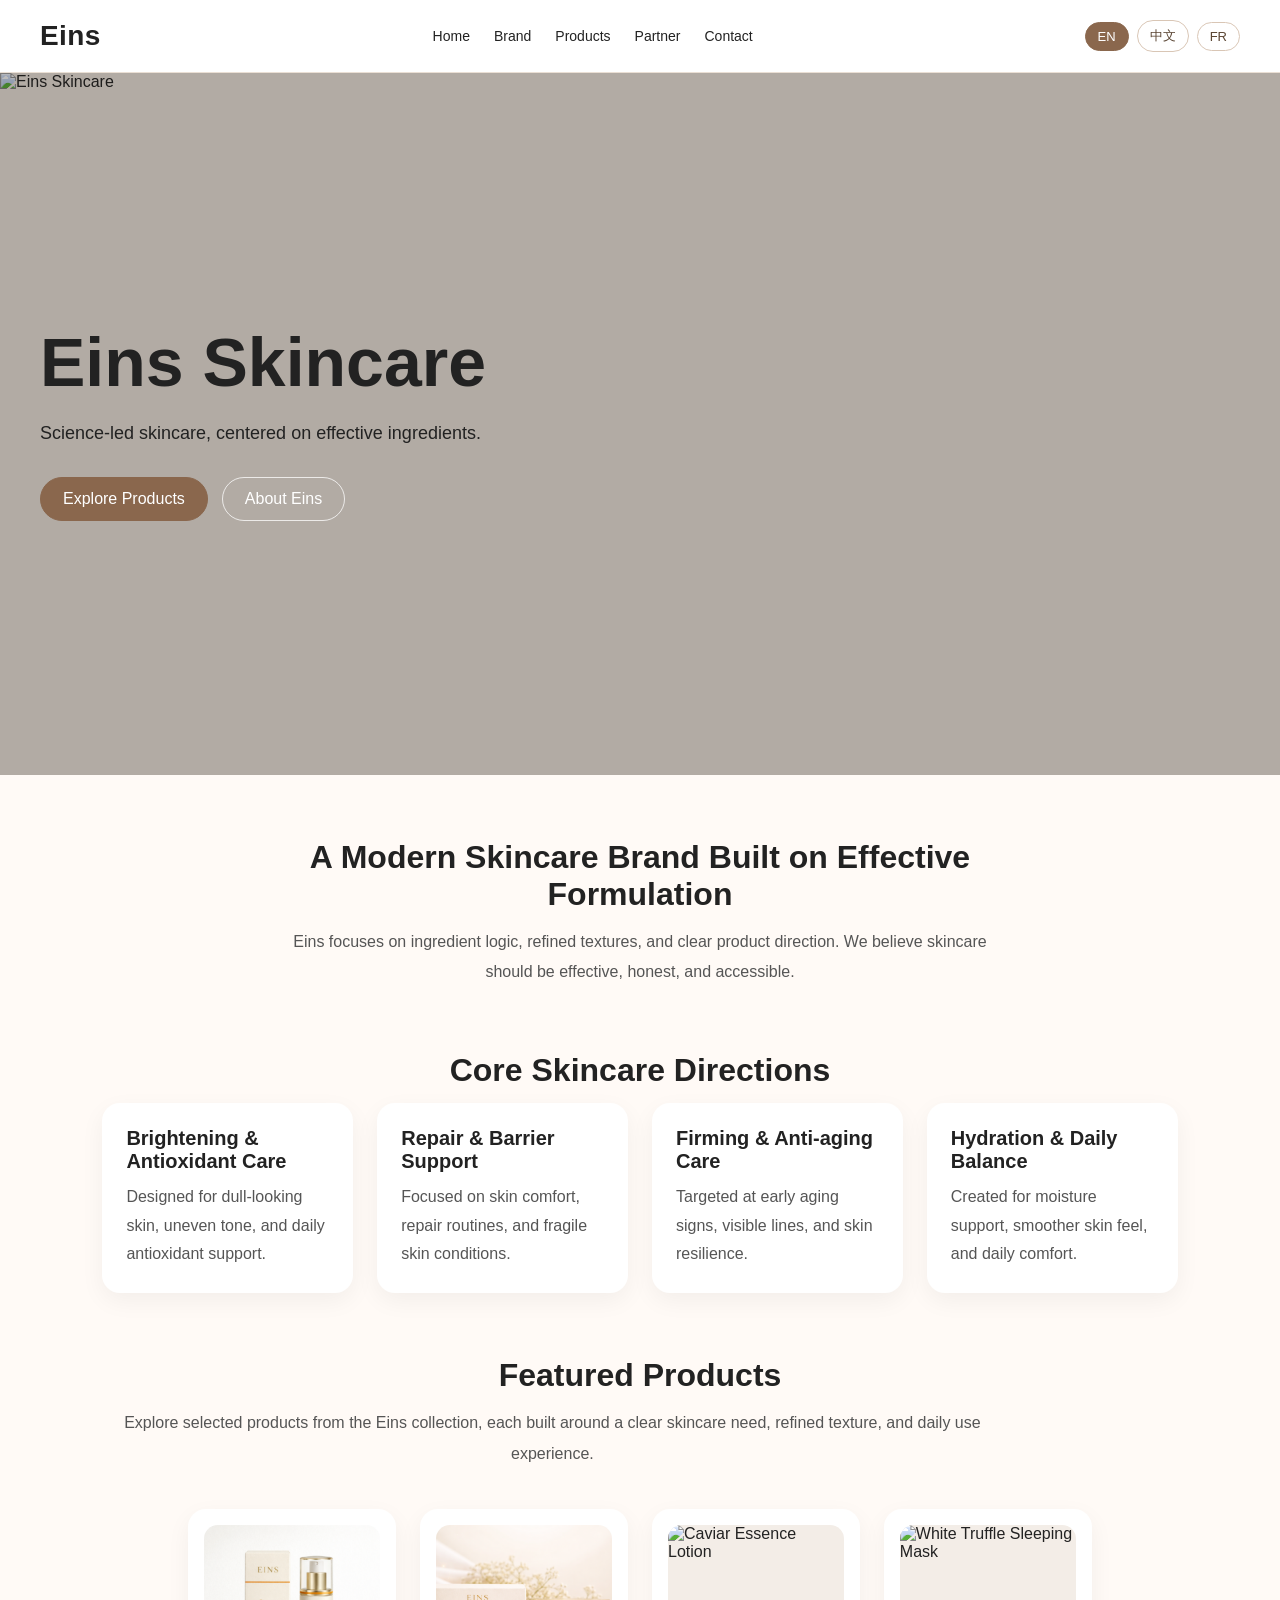
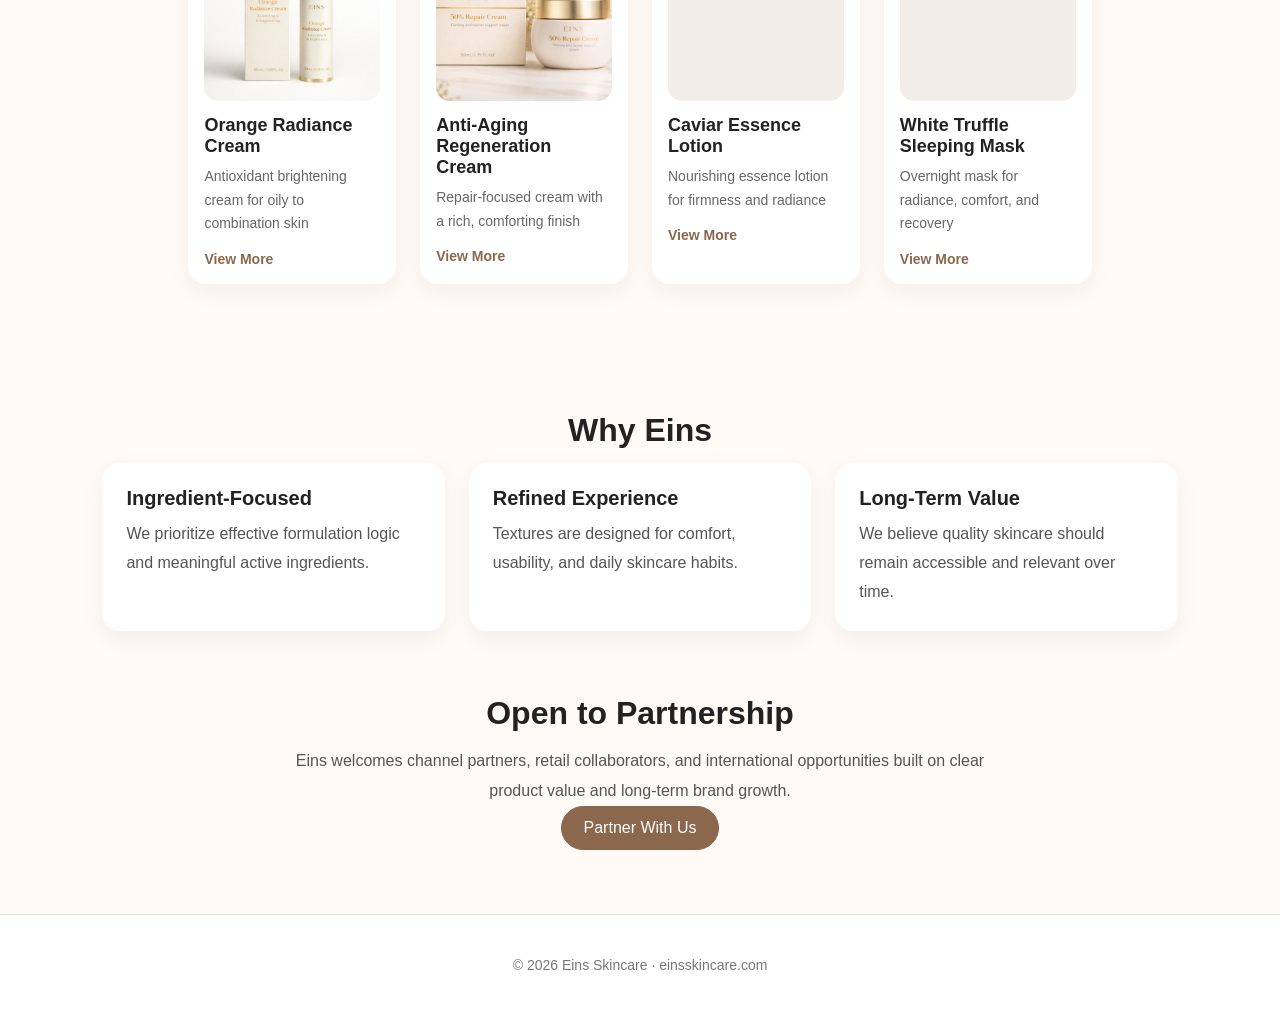
==== commit 81320a92: "Add files via upload" ====
--- a/index.html
+++ b/index.html
@@ -84,8 +84,8 @@
       </div>
 
       <div class="product-card">
-        <img src="assets/img/products/cream-50/product-cover.png" alt="50% Repair Cream">
-        <h3 id="home-repair-name">50% Repair Cream</h3>
+        <img src="assets/img/products/cream-50/product-cover.png" alt="Anti-Aging Regeneration Cream">
+        <h3 id="home-repair-name">Anti-Aging Regeneration Cream</h3>
         <p id="home-repair-subtitle">Repair-focused cream with a rich, comforting finish</p>
         <a href="product-50-cream.html" id="home-view-2">View More</a>
       </div>
@@ -144,7 +144,7 @@
           homeFeaturedText: "Explore selected products from the Eins collection, each built around a clear skincare need, refined texture, and daily use experience.",
           "home-orange-name": "Orange Radiance Cream",
           "home-orange-subtitle": "Antioxidant brightening cream for oily to combination skin",
-          "home-repair-name": "50% Repair Cream",
+          "home-repair-name": "Anti-Aging Regeneration Cream",
           "home-repair-subtitle": "Repair-focused cream with a rich, comforting finish",
           "home-essence-name": "Caviar Essence Lotion",
           "home-essence-subtitle": "Nourishing essence lotion for firmness and radiance",
@@ -155,7 +155,7 @@
           homeFeaturedText: "精选单品已按最新文档口径更新为正式产品名称与介绍，不再使用“预留”“后续补充”等占位表达。",
           "home-orange-name": "橘灿面霜",
           "home-orange-subtitle": "适合油皮与混油皮的抗氧提亮面霜",
-          "home-repair-name": "50% 面霜",
+          "home-repair-name": "抗衰老再生面霜",
           "home-repair-subtitle": "强调修护、柔润与屏障支持的丰润面霜",
           "home-essence-name": "精华露",
           "home-essence-subtitle": "兼顾紧致、焕活与柔润肤感的精华露",
@@ -166,8 +166,8 @@
           homeFeaturedText: "Une sélection de produits présentés avec leurs noms et descriptions mis à jour, sans texte provisoire ni mention de réserve.",
           "home-orange-name": "Crème Orange Éclat",
           "home-orange-subtitle": "Crème antioxydante illuminateur pour peaux mixtes à grasses",
-          "home-repair-name": "Crème Réparatrice 50%",
-          "home-repair-subtitle": "Crème orientée réparation avec un fini riche et réconfortant",
+          "home-repair-name": "Crème Régénérante Anti-Âge",
+          "home-repair-subtitle": "Crème riche orientée régénération, confort et soutien de la barrière",
           "home-essence-name": "Lotion Essence Caviar",
           "home-essence-subtitle": "Lotion essence nourrissante pour fermeté et éclat",
           "home-truffle-name": "Masque de Nuit à la Truffe Blanche",
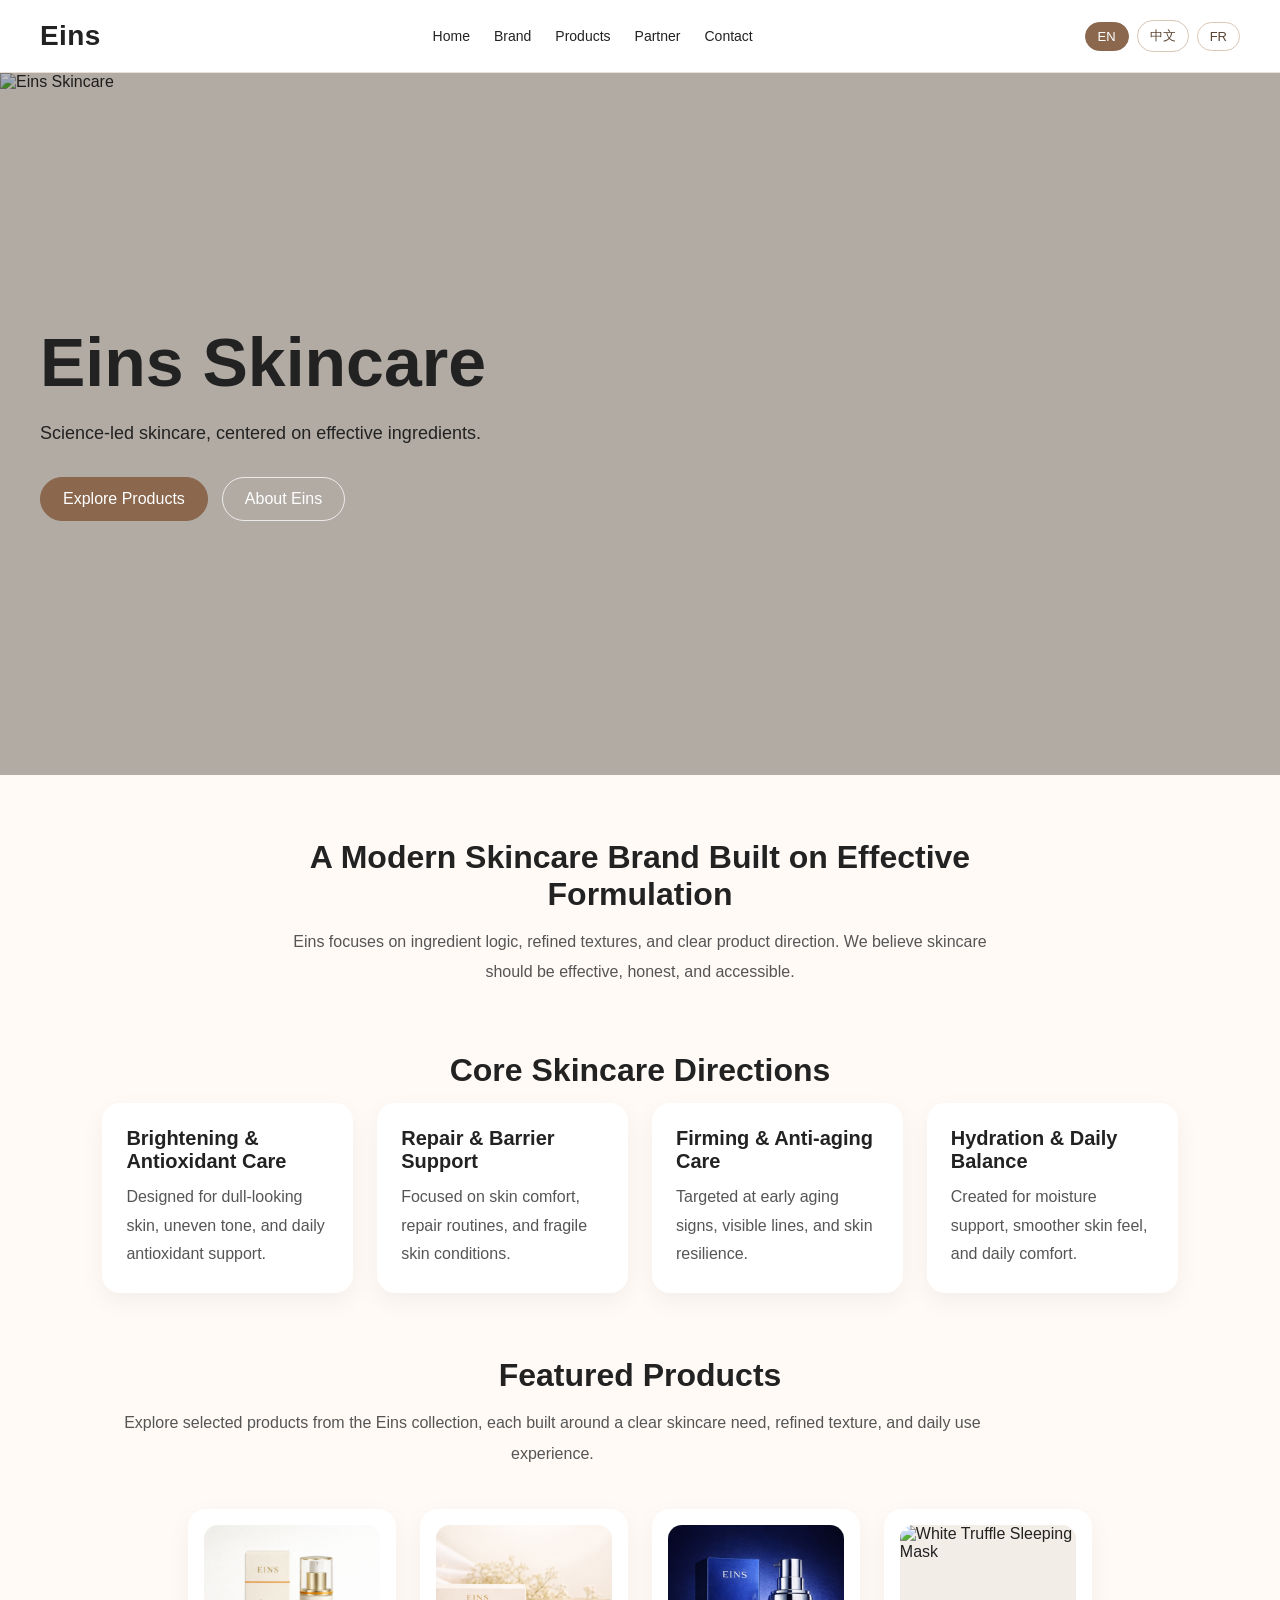
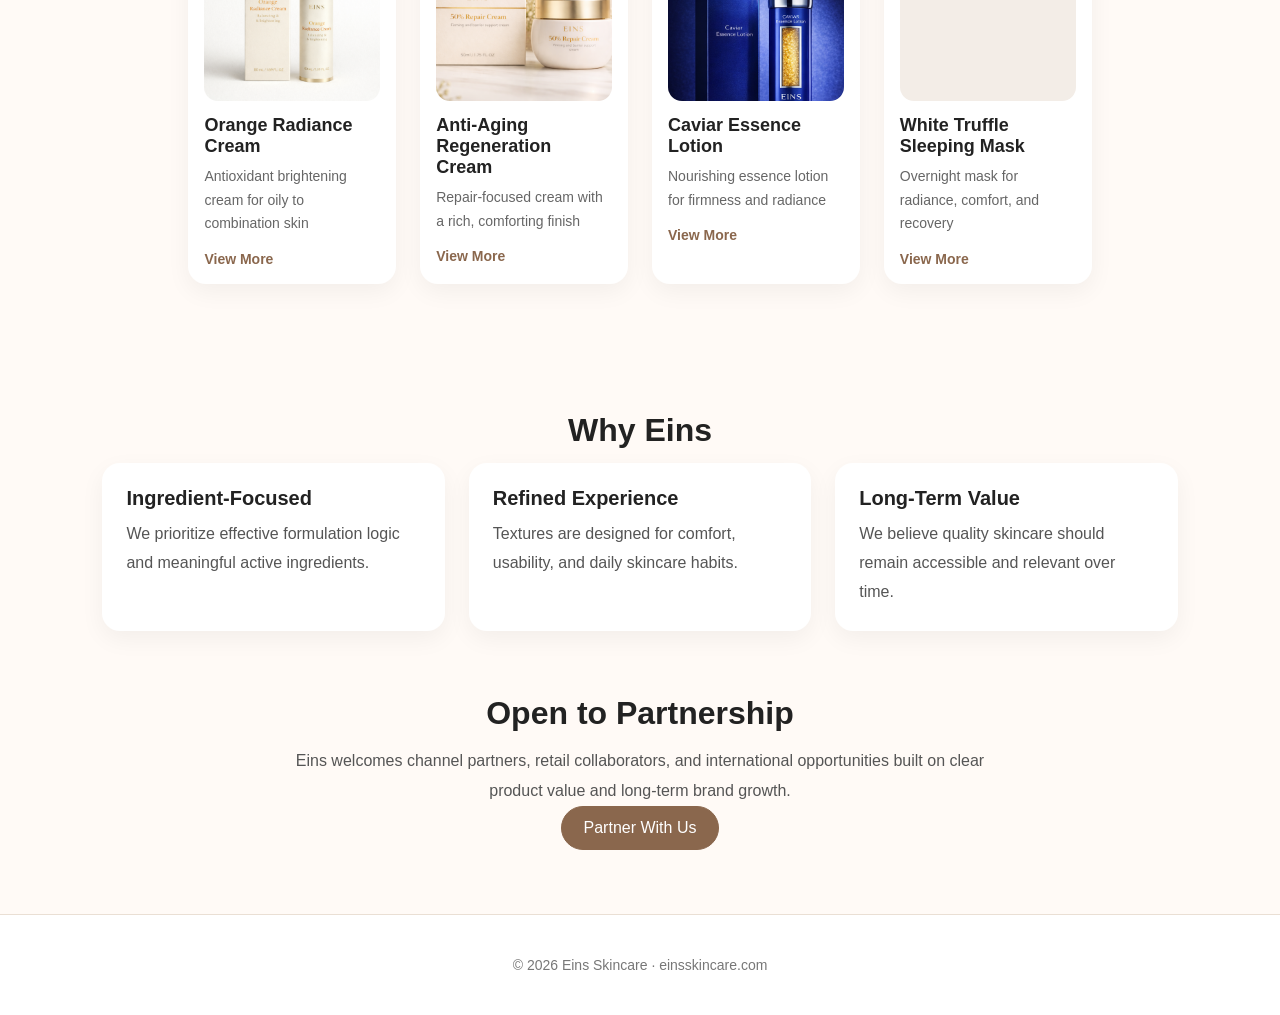
==== commit 7181d16d: "Add files via upload" ====
--- a/index.html
+++ b/index.html
@@ -91,10 +91,10 @@
       </div>
 
       <div class="product-card">
-        <img src="assets/img/products/essence-lotion/cover.jpg" alt="Caviar Essence Lotion">
+        <img src="assets/img/products/caviar-essence-lotion/product-cover.png" alt="Caviar Essence Lotion">
         <h3 id="home-essence-name">Caviar Essence Lotion</h3>
         <p id="home-essence-subtitle">Nourishing essence lotion for firmness and radiance</p>
-        <a href="product-essence-lotion.html" id="home-view-3">View More</a>
+        <a href="product-caviar-essence-lotion.html" id="home-view-3">View More</a>
       </div>
 
       <div class="product-card">
